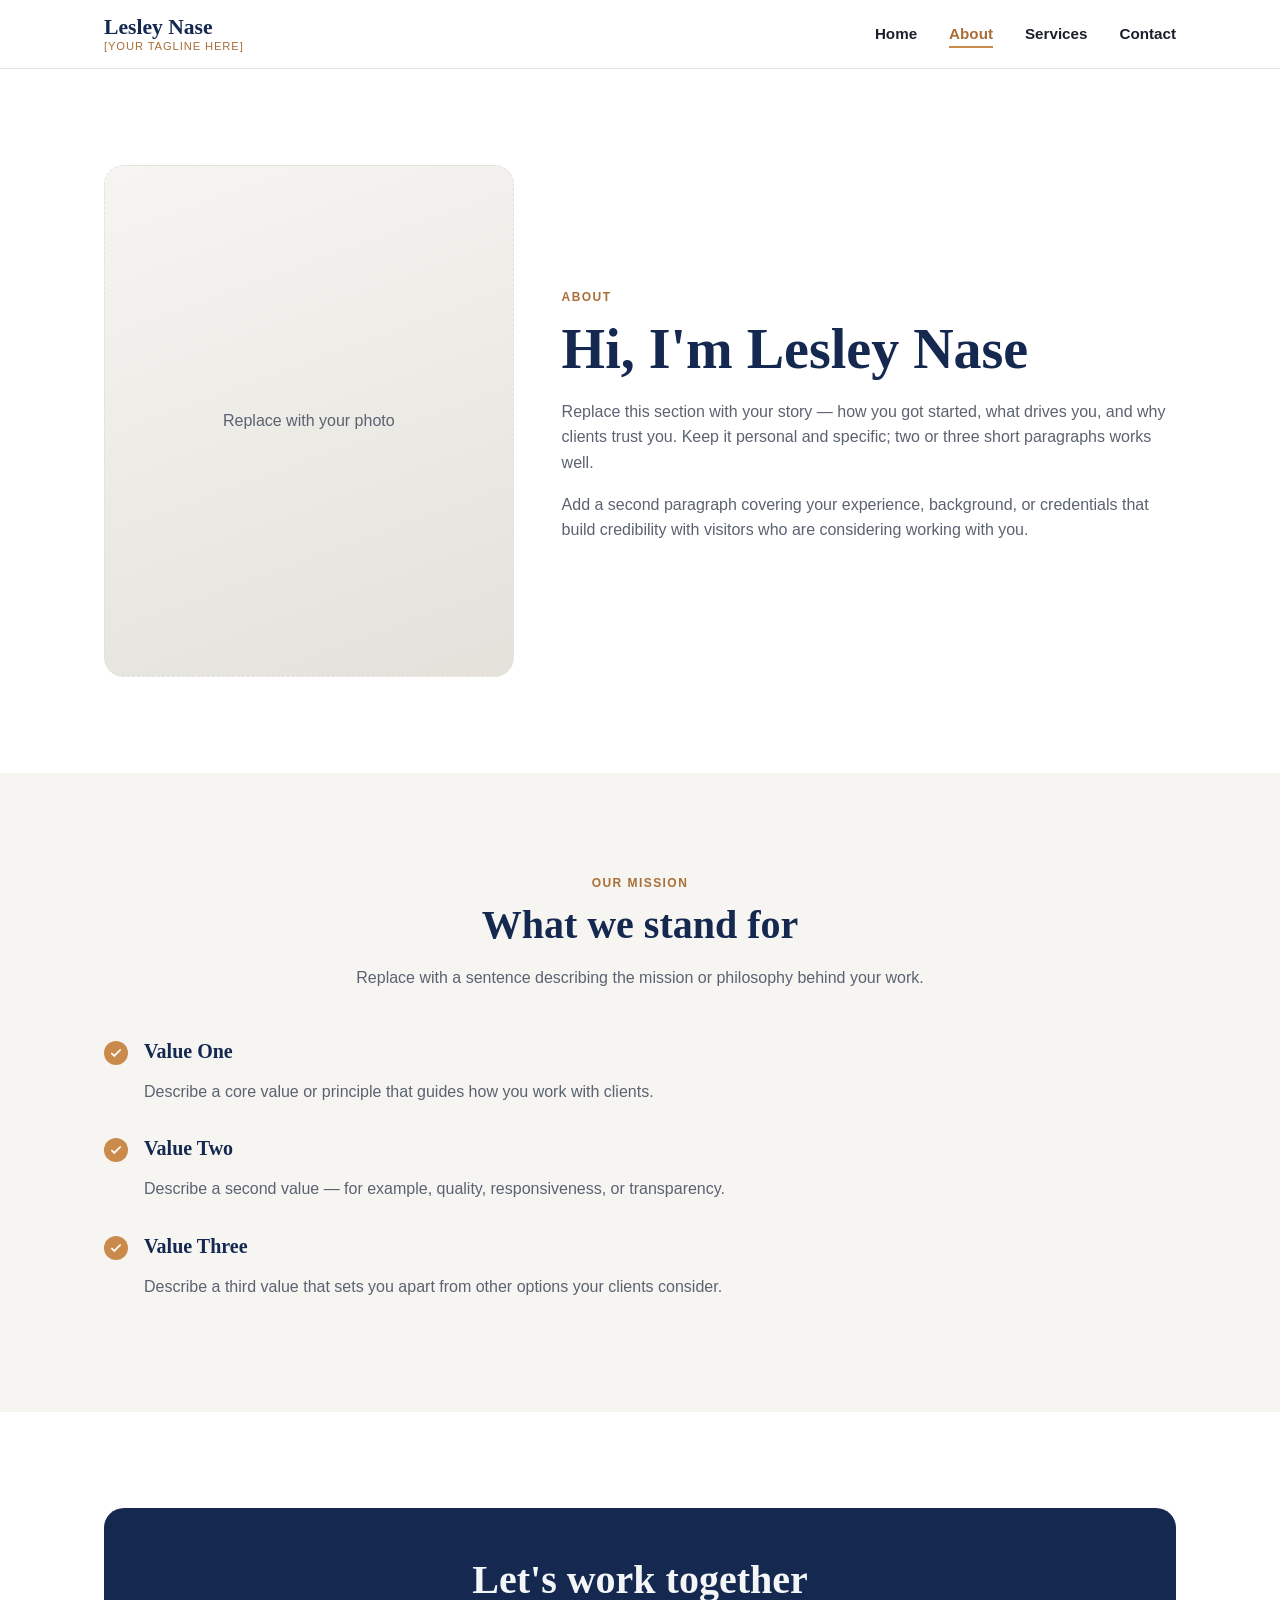
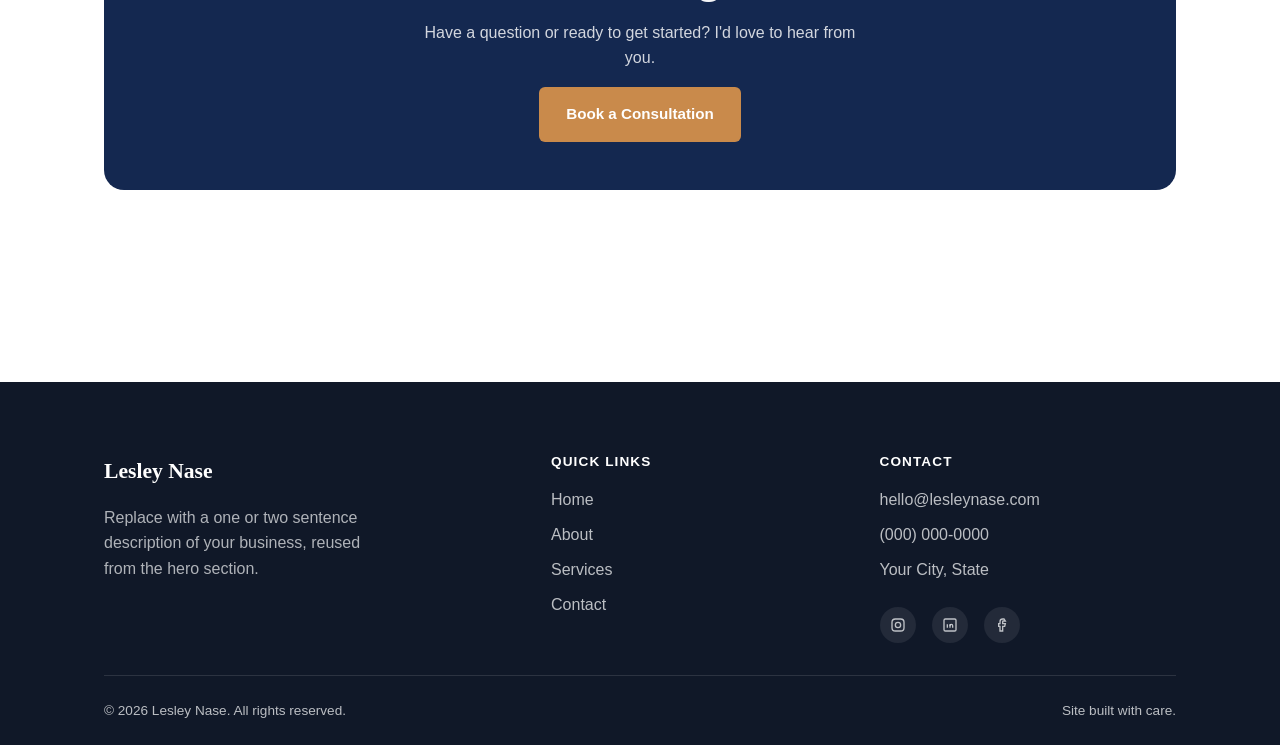
==== about.html @ e2411464 "Initial static site: home, about, services, contact pages Plain HTML/CSS/JS business site with a PHP" ====
<!doctype html>
<html lang="en">
<head>
  <meta charset="UTF-8" />
  <meta name="viewport" content="width=device-width, initial-scale=1.0" />
  <title>About | Lesley Nase</title>
  <meta name="description" content="Learn more about Lesley Nase — [replace with your story]." />
  <link rel="stylesheet" href="css/styles.css" />
</head>
<body>

  <header class="site-header">
    <nav class="nav">
      <a href="index.html" class="brand">
        <span class="brand-name">Lesley Nase</span>
        <span class="brand-tagline">[Your Tagline Here]</span>
      </a>
      <ul class="nav-links">
        <li><a href="index.html">Home</a></li>
        <li><a href="about.html">About</a></li>
        <li><a href="services.html">Services</a></li>
        <li><a href="contact.html">Contact</a></li>
      </ul>
      <a href="contact.html" class="btn btn-primary nav-cta">Book a Consultation</a>
      <button class="nav-toggle" aria-label="Toggle menu" aria-expanded="false">
        <span></span><span></span><span></span>
      </button>
    </nav>
  </header>

  <main>
    <section class="section">
      <div class="container about-hero">
        <div class="photo-placeholder">Replace with your photo</div>
        <div>
          <span class="eyebrow">About</span>
          <h1>Hi, I'm Lesley Nase</h1>
          <p>
            Replace this section with your story — how you got started, what drives you, and why
            clients trust you. Keep it personal and specific; two or three short paragraphs works well.
          </p>
          <p>
            Add a second paragraph covering your experience, background, or credentials that build
            credibility with visitors who are considering working with you.
          </p>
        </div>
      </div>
    </section>

    <section class="section section--alt">
      <div class="container">
        <div class="section-head">
          <span class="eyebrow">Our Mission</span>
          <h2>What we stand for</h2>
          <p>Replace with a sentence describing the mission or philosophy behind your work.</p>
        </div>
        <div class="value-list">
          <div class="value-item">
            <span class="check">
              <svg width="14" height="14" viewBox="0 0 24 24" fill="none" stroke="currentColor" stroke-width="3"><path d="M4 12l5 5L20 6"></path></svg>
            </span>
            <div>
              <h3>Value One</h3>
              <p>Describe a core value or principle that guides how you work with clients.</p>
            </div>
          </div>
          <div class="value-item">
            <span class="check">
              <svg width="14" height="14" viewBox="0 0 24 24" fill="none" stroke="currentColor" stroke-width="3"><path d="M4 12l5 5L20 6"></path></svg>
            </span>
            <div>
              <h3>Value Two</h3>
              <p>Describe a second value — for example, quality, responsiveness, or transparency.</p>
            </div>
          </div>
          <div class="value-item">
            <span class="check">
              <svg width="14" height="14" viewBox="0 0 24 24" fill="none" stroke="currentColor" stroke-width="3"><path d="M4 12l5 5L20 6"></path></svg>
            </span>
            <div>
              <h3>Value Three</h3>
              <p>Describe a third value that sets you apart from other options your clients consider.</p>
            </div>
          </div>
        </div>
      </div>
    </section>

    <section class="section">
      <div class="container">
        <div class="cta-banner">
          <h2>Let's work together</h2>
          <p>Have a question or ready to get started? I'd love to hear from you.</p>
          <a href="contact.html" class="btn btn-primary">Book a Consultation</a>
        </div>
      </div>
    </section>
  </main>

  <footer class="site-footer">
    <div class="container">
      <div class="footer-grid">
        <div class="footer-brand">
          <span class="brand-name">Lesley Nase</span>
          <p>Replace with a one or two sentence description of your business, reused from the hero section.</p>
        </div>
        <div>
          <h4>Quick Links</h4>
          <ul class="footer-links">
            <li><a href="index.html">Home</a></li>
            <li><a href="about.html">About</a></li>
            <li><a href="services.html">Services</a></li>
            <li><a href="contact.html">Contact</a></li>
          </ul>
        </div>
        <div>
          <h4>Contact</h4>
          <ul class="footer-links">
            <li><a href="mailto:hello@lesleynase.com">hello@lesleynase.com</a></li>
            <li><a href="tel:+10000000000">(000) 000-0000</a></li>
            <li>Your City, State</li>
          </ul>
          <div class="footer-social">
            <a href="#" aria-label="Instagram" title="Instagram">
              <svg width="16" height="16" viewBox="0 0 24 24" fill="none" stroke="currentColor" stroke-width="2"><rect x="3" y="3" width="18" height="18" rx="5"></rect><circle cx="12" cy="12" r="4"></circle></svg>
            </a>
            <a href="#" aria-label="LinkedIn" title="LinkedIn">
              <svg width="16" height="16" viewBox="0 0 24 24" fill="none" stroke="currentColor" stroke-width="2"><rect x="3" y="3" width="18" height="18" rx="2"></rect><line x1="8" y1="11" x2="8" y2="16"></line><line x1="8" y1="8" x2="8" y2="8"></line><line x1="12" y1="11" x2="12" y2="16"></line><path d="M12 13c0-1.5 1-2 2-2s2 .5 2 2v3"></path></svg>
            </a>
            <a href="#" aria-label="Facebook" title="Facebook">
              <svg width="16" height="16" viewBox="0 0 24 24" fill="none" stroke="currentColor" stroke-width="2"><path d="M15 3h-2a4 4 0 0 0-4 4v3H7v4h2v7h4v-7h3l1-4h-4V7a1 1 0 0 1 1-1h3z"></path></svg>
            </a>
          </div>
        </div>
      </div>
      <div class="footer-bottom">
        <span>&copy; <span id="year"></span> Lesley Nase. All rights reserved.</span>
        <span>Site built with care.</span>
      </div>
    </div>
  </footer>

  <script src="js/main.js"></script>
</body>
</html>
---- css/styles.css ----
/* ============================================
   Lesley Nase — Base styles & design tokens
   ============================================ */

:root {
  --color-bg: #ffffff;
  --color-surface: #f6f5f2;
  --color-surface-alt: #101828;
  --color-text: #1a1f2b;
  --color-text-muted: #5b6270;
  --color-text-inverse: #f4f5f7;
  --color-primary: #142850;
  --color-primary-dark: #0b1a33;
  --color-accent: #c98a4b;
  --color-accent-dark: #a86f38;
  --color-border: #e3e1da;
  --color-success-bg: #eaf6ee;
  --color-success-text: #1e6b3a;
  --color-error-bg: #fbeaea;
  --color-error-text: #a12626;

  --font-sans: -apple-system, BlinkMacSystemFont, "Segoe UI", Roboto, Helvetica, Arial, sans-serif;
  --font-serif: Georgia, "Times New Roman", "Iowan Old Style", serif;

  --space-1: 0.5rem;
  --space-2: 1rem;
  --space-3: 1.5rem;
  --space-4: 2rem;
  --space-5: 3rem;
  --space-6: 4.5rem;
  --space-7: 6rem;

  --radius-sm: 6px;
  --radius-md: 12px;
  --radius-lg: 20px;

  --shadow-sm: 0 1px 2px rgba(16, 24, 40, 0.06);
  --shadow-md: 0 8px 24px rgba(16, 24, 40, 0.08);
  --shadow-lg: 0 20px 48px rgba(16, 24, 40, 0.14);

  --max-width: 1120px;
}

* {
  box-sizing: border-box;
}

html {
  scroll-behavior: smooth;
}

body {
  margin: 0;
  font-family: var(--font-sans);
  color: var(--color-text);
  background: var(--color-bg);
  line-height: 1.6;
  -webkit-font-smoothing: antialiased;
}

img {
  max-width: 100%;
  display: block;
}

a {
  color: inherit;
  text-decoration: none;
}

ul {
  list-style: none;
  margin: 0;
  padding: 0;
}

h1, h2, h3, h4 {
  font-family: var(--font-serif);
  font-weight: 600;
  line-height: 1.2;
  margin: 0 0 var(--space-2);
  color: var(--color-primary);
}

h1 { font-size: clamp(2.25rem, 4vw + 1rem, 3.5rem); }
h2 { font-size: clamp(1.75rem, 2vw + 1rem, 2.5rem); }
h3 { font-size: 1.25rem; }

p {
  margin: 0 0 var(--space-2);
  color: var(--color-text-muted);
}

.container {
  max-width: var(--max-width);
  margin: 0 auto;
  padding: 0 var(--space-3);
}

.eyebrow {
  display: inline-block;
  text-transform: uppercase;
  letter-spacing: 0.12em;
  font-size: 0.75rem;
  font-weight: 700;
  color: var(--color-accent-dark);
  margin-bottom: var(--space-1);
}

.section {
  padding: var(--space-7) 0;
}

.section--alt {
  background: var(--color-surface);
}

.section-head {
  max-width: 640px;
  margin: 0 auto var(--space-5);
  text-align: center;
}

.section-head p {
  margin: 0;
}

/* Buttons */
.btn {
  display: inline-flex;
  align-items: center;
  justify-content: center;
  gap: 0.5rem;
  padding: 0.85rem 1.6rem;
  border-radius: var(--radius-sm);
  font-weight: 600;
  font-size: 0.95rem;
  border: 2px solid transparent;
  cursor: pointer;
  transition: transform 0.15s ease, box-shadow 0.15s ease, background 0.15s ease, color 0.15s ease;
}

.btn-primary {
  background: var(--color-accent);
  color: #fff;
}

.btn-primary:hover {
  background: var(--color-accent-dark);
  transform: translateY(-1px);
  box-shadow: var(--shadow-md);
}

.btn-secondary {
  background: transparent;
  color: var(--color-primary);
  border-color: var(--color-primary);
}

.btn-secondary:hover {
  background: var(--color-primary);
  color: #fff;
}

.btn-block {
  width: 100%;
}

/* ============================================
   Header / Nav
   ============================================ */

.site-header {
  position: sticky;
  top: 0;
  z-index: 50;
  background: rgba(255, 255, 255, 0.92);
  backdrop-filter: saturate(180%) blur(10px);
  border-bottom: 1px solid var(--color-border);
}

.nav {
  display: flex;
  align-items: center;
  justify-content: space-between;
  padding: var(--space-2) var(--space-3);
  max-width: var(--max-width);
  margin: 0 auto;
}

.brand {
  display: flex;
  flex-direction: column;
  line-height: 1.1;
}

.brand-name {
  font-family: var(--font-serif);
  font-size: 1.35rem;
  font-weight: 700;
  color: var(--color-primary);
}

.brand-tagline {
  font-size: 0.7rem;
  letter-spacing: 0.08em;
  text-transform: uppercase;
  color: var(--color-accent-dark);
}

.nav-links {
  display: flex;
  align-items: center;
  gap: var(--space-4);
}

.nav-links a {
  font-weight: 600;
  font-size: 0.95rem;
  color: var(--color-text);
  padding: 0.25rem 0;
  border-bottom: 2px solid transparent;
  transition: color 0.15s ease, border-color 0.15s ease;
}

.nav-links a:hover,
.nav-links a[aria-current="page"] {
  color: var(--color-accent-dark);
  border-color: var(--color-accent);
}

.nav-cta {
  display: none;
}

.nav-toggle {
  display: none;
  flex-direction: column;
  gap: 5px;
  background: none;
  border: none;
  padding: 8px;
  cursor: pointer;
}

.nav-toggle span {
  width: 24px;
  height: 2px;
  background: var(--color-primary);
  border-radius: 2px;
  transition: transform 0.2s ease, opacity 0.2s ease;
}

/* ============================================
   Hero
   ============================================ */

.hero {
  position: relative;
  overflow: hidden;
  padding: var(--space-7) 0;
  background: linear-gradient(180deg, var(--color-surface) 0%, #ffffff 100%);
}

.hero .container {
  display: grid;
  grid-template-columns: 1.1fr 0.9fr;
  gap: var(--space-5);
  align-items: center;
}

.hero-copy p {
  font-size: 1.1rem;
  max-width: 46ch;
}

.hero-actions {
  display: flex;
  gap: var(--space-2);
  margin-top: var(--space-4);
  flex-wrap: wrap;
}

.hero-art {
  position: relative;
  aspect-ratio: 1 / 1;
  border-radius: var(--radius-lg);
  background: linear-gradient(135deg, var(--color-primary) 0%, var(--color-primary-dark) 60%, var(--color-accent) 140%);
  box-shadow: var(--shadow-lg);
  display: flex;
  align-items: center;
  justify-content: center;
}

.hero-art-mark {
  font-family: var(--font-serif);
  color: rgba(255, 255, 255, 0.92);
  font-size: 5rem;
  font-weight: 700;
}

/* ============================================
   Cards (services, values, testimonials)
   ============================================ */

.grid {
  display: grid;
  gap: var(--space-3);
}

.grid-3 {
  grid-template-columns: repeat(3, 1fr);
}

.grid-2 {
  grid-template-columns: repeat(2, 1fr);
}

.card {
  background: #fff;
  border: 1px solid var(--color-border);
  border-radius: var(--radius-md);
  padding: var(--space-4);
  box-shadow: var(--shadow-sm);
  transition: transform 0.15s ease, box-shadow 0.15s ease;
}

.card:hover {
  transform: translateY(-3px);
  box-shadow: var(--shadow-md);
}

.card-icon {
  width: 44px;
  height: 44px;
  border-radius: var(--radius-sm);
  background: var(--color-surface);
  display: flex;
  align-items: center;
  justify-content: center;
  color: var(--color-accent-dark);
  margin-bottom: var(--space-2);
}

.card h3 {
  margin-bottom: 0.4rem;
}

.card p {
  margin-bottom: 0;
  font-size: 0.95rem;
}

.card-price {
  margin-top: var(--space-2);
  font-family: var(--font-serif);
  font-size: 1.1rem;
  color: var(--color-primary);
  font-weight: 700;
}

/* CTA banner */
.cta-banner {
  background: var(--color-primary);
  border-radius: var(--radius-lg);
  padding: var(--space-5);
  text-align: center;
  color: var(--color-text-inverse);
}

.cta-banner h2,
.cta-banner p {
  color: var(--color-text-inverse);
}

.cta-banner p {
  opacity: 0.85;
  margin-left: auto;
  margin-right: auto;
  max-width: 50ch;
}

/* Testimonial */
.testimonial {
  max-width: 720px;
  margin: 0 auto;
  text-align: center;
}

.testimonial blockquote {
  font-family: var(--font-serif);
  font-size: 1.4rem;
  color: var(--color-primary);
  margin: 0 0 var(--space-2);
  font-style: italic;
}

.testimonial cite {
  font-style: normal;
  font-weight: 600;
  color: var(--color-text-muted);
  font-size: 0.9rem;
}

/* ============================================
   About page
   ============================================ */

.about-hero {
  display: grid;
  grid-template-columns: 0.8fr 1.2fr;
  gap: var(--space-5);
  align-items: center;
}

.photo-placeholder {
  aspect-ratio: 4 / 5;
  border-radius: var(--radius-lg);
  background: linear-gradient(160deg, var(--color-surface) 0%, var(--color-border) 100%);
  display: flex;
  align-items: center;
  justify-content: center;
  color: var(--color-text-muted);
  border: 1px dashed var(--color-border);
}

.value-list {
  display: grid;
  gap: var(--space-2);
  margin-top: var(--space-3);
}

.value-item {
  display: flex;
  gap: var(--space-2);
  align-items: flex-start;
}

.value-item .check {
  flex-shrink: 0;
  width: 24px;
  height: 24px;
  border-radius: 50%;
  background: var(--color-accent);
  color: #fff;
  display: flex;
  align-items: center;
  justify-content: center;
  margin-top: 2px;
}

/* ============================================
   Contact page
   ============================================ */

.contact-layout {
  display: grid;
  grid-template-columns: 1fr 1.3fr;
  gap: var(--space-5);
  align-items: start;
}

.contact-info-card {
  background: var(--color-primary);
  color: var(--color-text-inverse);
  border-radius: var(--radius-lg);
  padding: var(--space-4);
}

.contact-info-card h3 {
  color: var(--color-text-inverse);
}

.contact-info-list {
  margin-top: var(--space-3);
  display: grid;
  gap: var(--space-3);
}

.contact-info-item {
  display: flex;
  gap: var(--space-2);
  align-items: flex-start;
  font-size: 0.95rem;
}

.contact-info-item .icon {
  flex-shrink: 0;
  width: 22px;
  height: 22px;
  color: var(--color-accent);
}

.contact-info-item span {
  opacity: 0.9;
}

.form-card {
  background: #fff;
  border: 1px solid var(--color-border);
  border-radius: var(--radius-lg);
  padding: var(--space-4);
  box-shadow: var(--shadow-sm);
}

.form-row {
  display: grid;
  gap: var(--space-3);
  margin-bottom: var(--space-3);
}

.form-row--2 {
  grid-template-columns: 1fr 1fr;
}

.field label {
  display: block;
  font-weight: 600;
  font-size: 0.9rem;
  margin-bottom: 0.4rem;
  color: var(--color-text);
}

.field input,
.field select,
.field textarea {
  width: 100%;
  padding: 0.75rem 0.9rem;
  border: 1px solid var(--color-border);
  border-radius: var(--radius-sm);
  font-family: var(--font-sans);
  font-size: 0.95rem;
  color: var(--color-text);
  background: #fff;
  transition: border-color 0.15s ease, box-shadow 0.15s ease;
}

.field input:focus,
.field select:focus,
.field textarea:focus {
  outline: none;
  border-color: var(--color-accent);
  box-shadow: 0 0 0 3px rgba(201, 138, 75, 0.18);
}

.field textarea {
  resize: vertical;
  min-height: 130px;
}

.field-error {
  display: none;
  color: var(--color-error-text);
  font-size: 0.8rem;
  margin-top: 0.3rem;
}

.field.has-error input,
.field.has-error select,
.field.has-error textarea {
  border-color: var(--color-error-text);
}

.field.has-error .field-error {
  display: block;
}

/* honeypot field, hidden from real visitors */
.hp-field {
  position: absolute;
  left: -9999px;
  top: -9999px;
  opacity: 0;
  pointer-events: none;
}

.form-notice {
  padding: var(--space-2) var(--space-3);
  border-radius: var(--radius-sm);
  margin-bottom: var(--space-3);
  font-size: 0.95rem;
  display: none;
}

.form-notice.is-visible {
  display: block;
}

.form-notice--success {
  background: var(--color-success-bg);
  color: var(--color-success-text);
}

.form-notice--error {
  background: var(--color-error-bg);
  color: var(--color-error-text);
}

/* ============================================
   Footer
   ============================================ */

.site-footer {
  background: var(--color-surface-alt);
  color: rgba(244, 245, 247, 0.75);
  padding: var(--space-6) 0 var(--space-3);
  margin-top: var(--space-7);
}

.footer-grid {
  display: grid;
  grid-template-columns: 1.4fr 1fr 1fr;
  gap: var(--space-4);
  padding-bottom: var(--space-4);
  border-bottom: 1px solid rgba(244, 245, 247, 0.12);
}

.footer-grid h4 {
  color: #fff;
  font-family: var(--font-sans);
  font-size: 0.85rem;
  text-transform: uppercase;
  letter-spacing: 0.08em;
  margin-bottom: var(--space-2);
}

.footer-brand .brand-name {
  color: #fff;
}

.footer-brand p {
  color: rgba(244, 245, 247, 0.7);
  margin-top: var(--space-2);
  max-width: 32ch;
}

.footer-links li {
  margin-bottom: 0.6rem;
}

.footer-links a:hover {
  color: var(--color-accent);
}

.footer-social {
  display: flex;
  gap: var(--space-2);
  margin-top: var(--space-3);
}

.footer-social a {
  width: 36px;
  height: 36px;
  border-radius: 50%;
  background: rgba(244, 245, 247, 0.08);
  display: flex;
  align-items: center;
  justify-content: center;
  transition: background 0.15s ease;
}

.footer-social a:hover {
  background: var(--color-accent);
}

.footer-bottom {
  padding-top: var(--space-3);
  display: flex;
  justify-content: space-between;
  font-size: 0.85rem;
  flex-wrap: wrap;
  gap: var(--space-1);
}

/* ============================================
   Responsive
   ============================================ */

@media (max-width: 860px) {
  .hero .container,
  .about-hero,
  .contact-layout {
    grid-template-columns: 1fr;
  }

  .hero-art {
    order: -1;
    max-width: 320px;
    margin: 0 auto;
  }

  .grid-3 {
    grid-template-columns: repeat(2, 1fr);
  }

  .footer-grid {
    grid-template-columns: 1fr 1fr;
  }

  .footer-brand {
    grid-column: 1 / -1;
  }
}

@media (max-width: 640px) {
  .nav-links {
    position: absolute;
    top: 100%;
    left: 0;
    right: 0;
    background: #fff;
    flex-direction: column;
    align-items: flex-start;
    gap: var(--space-2);
    padding: var(--space-3);
    border-bottom: 1px solid var(--color-border);
    box-shadow: var(--shadow-md);
    display: none;
  }

  .nav-links.is-open {
    display: flex;
  }

  .nav-toggle {
    display: flex;
  }

  .grid-3,
  .grid-2 {
    grid-template-columns: 1fr;
  }

  .form-row--2 {
    grid-template-columns: 1fr;
  }

  .footer-grid {
    grid-template-columns: 1fr;
  }

  .footer-bottom {
    flex-direction: column;
  }

  .section {
    padding: var(--space-6) 0;
  }
}
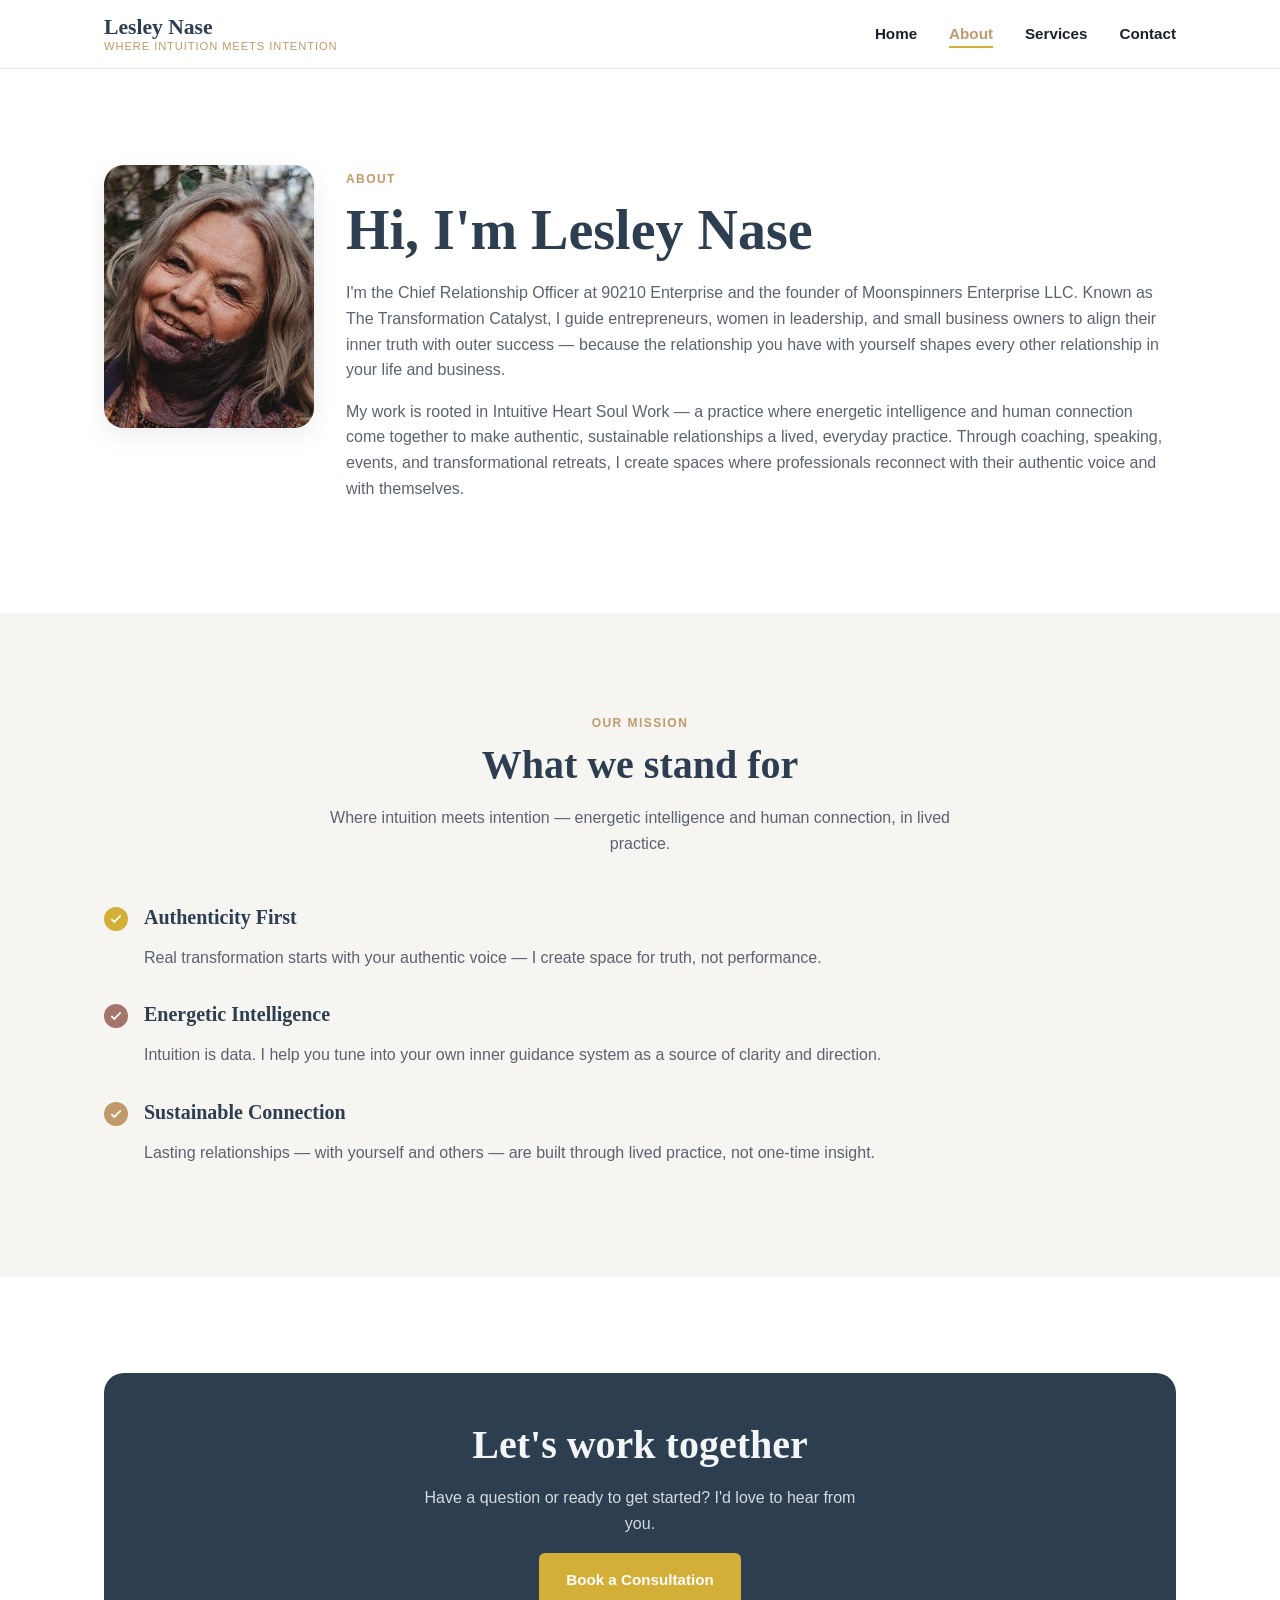
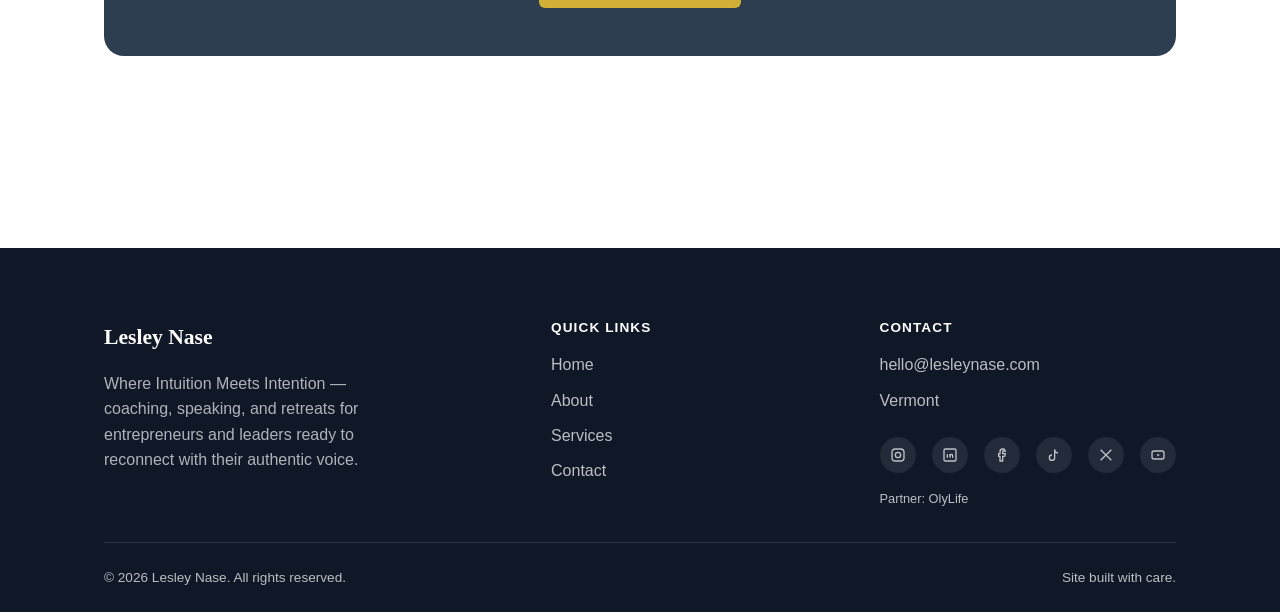
==== commit a9572252: "Replace placeholder content with real business info and brand design Fills in Lesley Nase's actual c" ====
--- a/about.html
+++ b/about.html
@@ -4,7 +4,7 @@
   <meta charset="UTF-8" />
   <meta name="viewport" content="width=device-width, initial-scale=1.0" />
   <title>About | Lesley Nase</title>
-  <meta name="description" content="Learn more about Lesley Nase — [replace with your story]." />
+  <meta name="description" content="Learn more about Lesley Nase — Chief Relationship Officer at 90210 Enterprise, founder of Moonspinners Enterprise LLC, and The Transformation Catalyst behind Intuitive Heart Soul Work." />
   <link rel="stylesheet" href="css/styles.css" />
 </head>
 <body>
@@ -13,7 +13,7 @@
     <nav class="nav">
       <a href="index.html" class="brand">
         <span class="brand-name">Lesley Nase</span>
-        <span class="brand-tagline">[Your Tagline Here]</span>
+        <span class="brand-tagline">Where Intuition Meets Intention</span>
       </a>
       <ul class="nav-links">
         <li><a href="index.html">Home</a></li>
@@ -31,17 +31,22 @@
   <main>
     <section class="section">
       <div class="container about-hero">
-        <div class="photo-placeholder">Replace with your photo</div>
+        <img src="images/Headshot%20straight%20on%20smiling%20-153.jpg" alt="Lesley Nase" class="about-photo" />
         <div>
           <span class="eyebrow">About</span>
           <h1>Hi, I'm Lesley Nase</h1>
           <p>
-            Replace this section with your story — how you got started, what drives you, and why
-            clients trust you. Keep it personal and specific; two or three short paragraphs works well.
+            I'm the Chief Relationship Officer at 90210 Enterprise and the founder of Moonspinners
+            Enterprise LLC. Known as The Transformation Catalyst, I guide entrepreneurs, women in
+            leadership, and small business owners to align their inner truth with outer success —
+            because the relationship you have with yourself shapes every other relationship in your
+            life and business.
           </p>
           <p>
-            Add a second paragraph covering your experience, background, or credentials that build
-            credibility with visitors who are considering working with you.
+            My work is rooted in Intuitive Heart Soul Work — a practice where energetic intelligence
+            and human connection come together to make authentic, sustainable relationships a lived,
+            everyday practice. Through coaching, speaking, events, and transformational retreats, I
+            create spaces where professionals reconnect with their authentic voice and with themselves.
           </p>
         </div>
       </div>
@@ -52,7 +57,7 @@
         <div class="section-head">
           <span class="eyebrow">Our Mission</span>
           <h2>What we stand for</h2>
-          <p>Replace with a sentence describing the mission or philosophy behind your work.</p>
+          <p>Where intuition meets intention — energetic intelligence and human connection, in lived practice.</p>
         </div>
         <div class="value-list">
           <div class="value-item">
@@ -60,26 +65,26 @@
               <svg width="14" height="14" viewBox="0 0 24 24" fill="none" stroke="currentColor" stroke-width="3"><path d="M4 12l5 5L20 6"></path></svg>
             </span>
             <div>
-              <h3>Value One</h3>
-              <p>Describe a core value or principle that guides how you work with clients.</p>
+              <h3>Authenticity First</h3>
+              <p>Real transformation starts with your authentic voice — I create space for truth, not performance.</p>
             </div>
           </div>
           <div class="value-item">
-            <span class="check">
+            <span class="check check--rose">
               <svg width="14" height="14" viewBox="0 0 24 24" fill="none" stroke="currentColor" stroke-width="3"><path d="M4 12l5 5L20 6"></path></svg>
             </span>
             <div>
-              <h3>Value Two</h3>
-              <p>Describe a second value — for example, quality, responsiveness, or transparency.</p>
+              <h3>Energetic Intelligence</h3>
+              <p>Intuition is data. I help you tune into your own inner guidance system as a source of clarity and direction.</p>
             </div>
           </div>
           <div class="value-item">
-            <span class="check">
+            <span class="check check--ochre">
               <svg width="14" height="14" viewBox="0 0 24 24" fill="none" stroke="currentColor" stroke-width="3"><path d="M4 12l5 5L20 6"></path></svg>
             </span>
             <div>
-              <h3>Value Three</h3>
-              <p>Describe a third value that sets you apart from other options your clients consider.</p>
+              <h3>Sustainable Connection</h3>
+              <p>Lasting relationships — with yourself and others — are built through lived practice, not one-time insight.</p>
             </div>
           </div>
         </div>
@@ -102,7 +107,7 @@
       <div class="footer-grid">
         <div class="footer-brand">
           <span class="brand-name">Lesley Nase</span>
-          <p>Replace with a one or two sentence description of your business, reused from the hero section.</p>
+          <p>Where Intuition Meets Intention — coaching, speaking, and retreats for entrepreneurs and leaders ready to reconnect with their authentic voice.</p>
         </div>
         <div>
           <h4>Quick Links</h4>
@@ -117,19 +122,30 @@
           <h4>Contact</h4>
           <ul class="footer-links">
             <li><a href="mailto:hello@lesleynase.com">hello@lesleynase.com</a></li>
-            <li><a href="tel:+10000000000">(000) 000-0000</a></li>
-            <li>Your City, State</li>
+            <li>Vermont</li>
           </ul>
           <div class="footer-social">
-            <a href="#" aria-label="Instagram" title="Instagram">
+            <a href="https://www.instagram.com/lesleynase/?hl=en" target="_blank" rel="noopener noreferrer" aria-label="Instagram" title="Instagram">
               <svg width="16" height="16" viewBox="0 0 24 24" fill="none" stroke="currentColor" stroke-width="2"><rect x="3" y="3" width="18" height="18" rx="5"></rect><circle cx="12" cy="12" r="4"></circle></svg>
             </a>
-            <a href="#" aria-label="LinkedIn" title="LinkedIn">
+            <a href="https://www.linkedin.com/in/lesley-nase-819b4454/" target="_blank" rel="noopener noreferrer" aria-label="LinkedIn" title="LinkedIn">
               <svg width="16" height="16" viewBox="0 0 24 24" fill="none" stroke="currentColor" stroke-width="2"><rect x="3" y="3" width="18" height="18" rx="2"></rect><line x1="8" y1="11" x2="8" y2="16"></line><line x1="8" y1="8" x2="8" y2="8"></line><line x1="12" y1="11" x2="12" y2="16"></line><path d="M12 13c0-1.5 1-2 2-2s2 .5 2 2v3"></path></svg>
             </a>
-            <a href="#" aria-label="Facebook" title="Facebook">
+            <a href="https://www.facebook.com/profile.php?id=61586528742696" target="_blank" rel="noopener noreferrer" aria-label="Facebook" title="Facebook">
               <svg width="16" height="16" viewBox="0 0 24 24" fill="none" stroke="currentColor" stroke-width="2"><path d="M15 3h-2a4 4 0 0 0-4 4v3H7v4h2v7h4v-7h3l1-4h-4V7a1 1 0 0 1 1-1h3z"></path></svg>
             </a>
+            <a href="https://www.tiktok.com/@moonspinner4" target="_blank" rel="noopener noreferrer" aria-label="TikTok" title="TikTok">
+              <svg width="16" height="16" viewBox="0 0 24 24" fill="none" stroke="currentColor" stroke-width="2"><path d="M9 12a4 4 0 1 0 4 4V3.5a5.5 5.5 0 0 0 5 5.5"></path></svg>
+            </a>
+            <a href="https://x.com/home?lang=en" target="_blank" rel="noopener noreferrer" aria-label="X (Twitter)" title="X (Twitter)">
+              <svg width="16" height="16" viewBox="0 0 24 24" fill="none" stroke="currentColor" stroke-width="2"><path d="M4 4l16 16M20 4L4 20"></path></svg>
+            </a>
+            <a href="https://www.youtube.com/@lesleynase1653" target="_blank" rel="noopener noreferrer" aria-label="YouTube" title="YouTube">
+              <svg width="16" height="16" viewBox="0 0 24 24" fill="none" stroke="currentColor" stroke-width="2"><rect x="3" y="6" width="18" height="12" rx="3"></rect><path d="M11 10l4 2-4 2z" fill="currentColor" stroke="none"></path></svg>
+            </a>
+          </div>
+          <div class="footer-partner">
+            <a href="https://lnase.thefrequencyawakening.com" target="_blank" rel="noopener noreferrer">Partner: OlyLife</a>
           </div>
         </div>
       </div>
--- a/css/styles.css
+++ b/css/styles.css
@@ -9,10 +9,12 @@
   --color-text: #1a1f2b;
   --color-text-muted: #5b6270;
   --color-text-inverse: #f4f5f7;
-  --color-primary: #142850;
-  --color-primary-dark: #0b1a33;
-  --color-accent: #c98a4b;
-  --color-accent-dark: #a86f38;
+  --color-primary: #2c3e50; /* Midnight Blue */
+  --color-primary-dark: #1b2733;
+  --color-primary-dark-rgb: 27, 39, 51;
+  --color-accent: #d4af37; /* Deep Gold */
+  --color-accent-dark: #c19a6b; /* Earth Ochre */
+  --color-rose: #a3756b; /* Rose Clay */
   --color-border: #e3e1da;
   --color-success-bg: #eaf6ee;
   --color-success-text: #1e6b3a;
@@ -258,45 +260,54 @@
 .hero {
   position: relative;
   overflow: hidden;
-  padding: var(--space-7) 0;
-  background: linear-gradient(180deg, var(--color-surface) 0%, #ffffff 100%);
+  min-height: 620px;
+  display: flex;
+  align-items: center;
+  background-color: var(--color-primary-dark);
+  background-image: url("../images/hero-banner.png");
+  background-size: cover;
+  background-position: center;
+  background-repeat: no-repeat;
+}
+
+.hero::before {
+  content: "";
+  position: absolute;
+  inset: 0;
+  background: linear-gradient(
+    100deg,
+    rgba(var(--color-primary-dark-rgb), 0.88) 0%,
+    rgba(var(--color-primary-dark-rgb), 0.6) 40%,
+    rgba(var(--color-primary-dark-rgb), 0.2) 75%
+  );
 }
 
 .hero .container {
-  display: grid;
-  grid-template-columns: 1.1fr 0.9fr;
-  gap: var(--space-5);
-  align-items: center;
-}
-
-.hero-copy p {
-  font-size: 1.1rem;
-  max-width: 46ch;
-}
-
-.hero-actions {
-  display: flex;
-  gap: var(--space-2);
-  margin-top: var(--space-4);
-  flex-wrap: wrap;
-}
-
-.hero-art {
   position: relative;
-  aspect-ratio: 1 / 1;
-  border-radius: var(--radius-lg);
-  background: linear-gradient(135deg, var(--color-primary) 0%, var(--color-primary-dark) 60%, var(--color-accent) 140%);
-  box-shadow: var(--shadow-lg);
-  display: flex;
-  align-items: center;
-  justify-content: center;
-}
-
-.hero-art-mark {
-  font-family: var(--font-serif);
-  color: rgba(255, 255, 255, 0.92);
-  font-size: 5rem;
-  font-weight: 700;
+  z-index: 1;
+  width: 100%;
+}
+
+.hero-copy {
+  max-width: 440px;
+  margin-left: clamp(1rem, 7vw, 7rem);
+}
+
+.hero-copy h1 {
+  font-family: "Playfair Display", var(--font-serif);
+  font-size: clamp(2.25rem, 2.8vw + 1rem, 3.5rem);
+  color: #f3e8d6;
+  margin-bottom: var(--space-2);
+}
+
+.hero-tagline {
+  display: block;
+  font-family: "Playfair Display", var(--font-serif);
+  font-style: italic;
+  font-weight: 500;
+  letter-spacing: 0.01em;
+  font-size: clamp(1.1rem, 1.4vw + 0.5rem, 1.5rem);
+  color: var(--color-text-inverse);
 }
 
 /* ============================================
@@ -398,7 +409,7 @@
 .testimonial cite {
   font-style: normal;
   font-weight: 600;
-  color: var(--color-text-muted);
+  color: var(--color-rose);
   font-size: 0.9rem;
 }
 
@@ -407,21 +418,18 @@
    ============================================ */
 
 .about-hero {
-  display: grid;
-  grid-template-columns: 0.8fr 1.2fr;
-  gap: var(--space-5);
-  align-items: center;
-}
-
-.photo-placeholder {
+  display: flex;
+  gap: var(--space-4);
+  align-items: flex-start;
+}
+
+.about-photo {
+  width: 210px;
+  flex-shrink: 0;
   aspect-ratio: 4 / 5;
+  object-fit: cover;
   border-radius: var(--radius-lg);
-  background: linear-gradient(160deg, var(--color-surface) 0%, var(--color-border) 100%);
-  display: flex;
-  align-items: center;
-  justify-content: center;
-  color: var(--color-text-muted);
-  border: 1px dashed var(--color-border);
+  box-shadow: var(--shadow-md);
 }
 
 .value-list {
@@ -447,6 +455,14 @@
   align-items: center;
   justify-content: center;
   margin-top: 2px;
+}
+
+.value-item .check--rose {
+  background: var(--color-rose);
+}
+
+.value-item .check--ochre {
+  background: var(--color-accent-dark);
 }
 
 /* ============================================
@@ -639,11 +655,12 @@
 }
 
 .footer-links a:hover {
-  color: var(--color-accent);
+  color: var(--color-rose);
 }
 
 .footer-social {
   display: flex;
+  flex-wrap: wrap;
   gap: var(--space-2);
   margin-top: var(--space-3);
 }
@@ -663,6 +680,15 @@
   background: var(--color-accent);
 }
 
+.footer-partner {
+  margin-top: var(--space-2);
+  font-size: 0.8rem;
+}
+
+.footer-partner a:hover {
+  color: var(--color-accent);
+}
+
 .footer-bottom {
   padding-top: var(--space-3);
   display: flex;
@@ -677,16 +703,30 @@
    ============================================ */
 
 @media (max-width: 860px) {
-  .hero .container,
-  .about-hero,
   .contact-layout {
     grid-template-columns: 1fr;
   }
 
-  .hero-art {
-    order: -1;
-    max-width: 320px;
-    margin: 0 auto;
+  .about-hero {
+    flex-direction: column;
+    align-items: center;
+    text-align: center;
+  }
+
+  .hero {
+    min-height: 0;
+    padding: var(--space-6) 0;
+    background-size: contain;
+    background-position: top center;
+  }
+
+  .hero::before {
+    background: linear-gradient(
+      180deg,
+      rgba(var(--color-primary-dark-rgb), 0.2) 0%,
+      rgba(var(--color-primary-dark-rgb), 0.55) 45%,
+      rgba(var(--color-primary-dark-rgb), 0.94) 78%
+    );
   }
 
   .grid-3 {
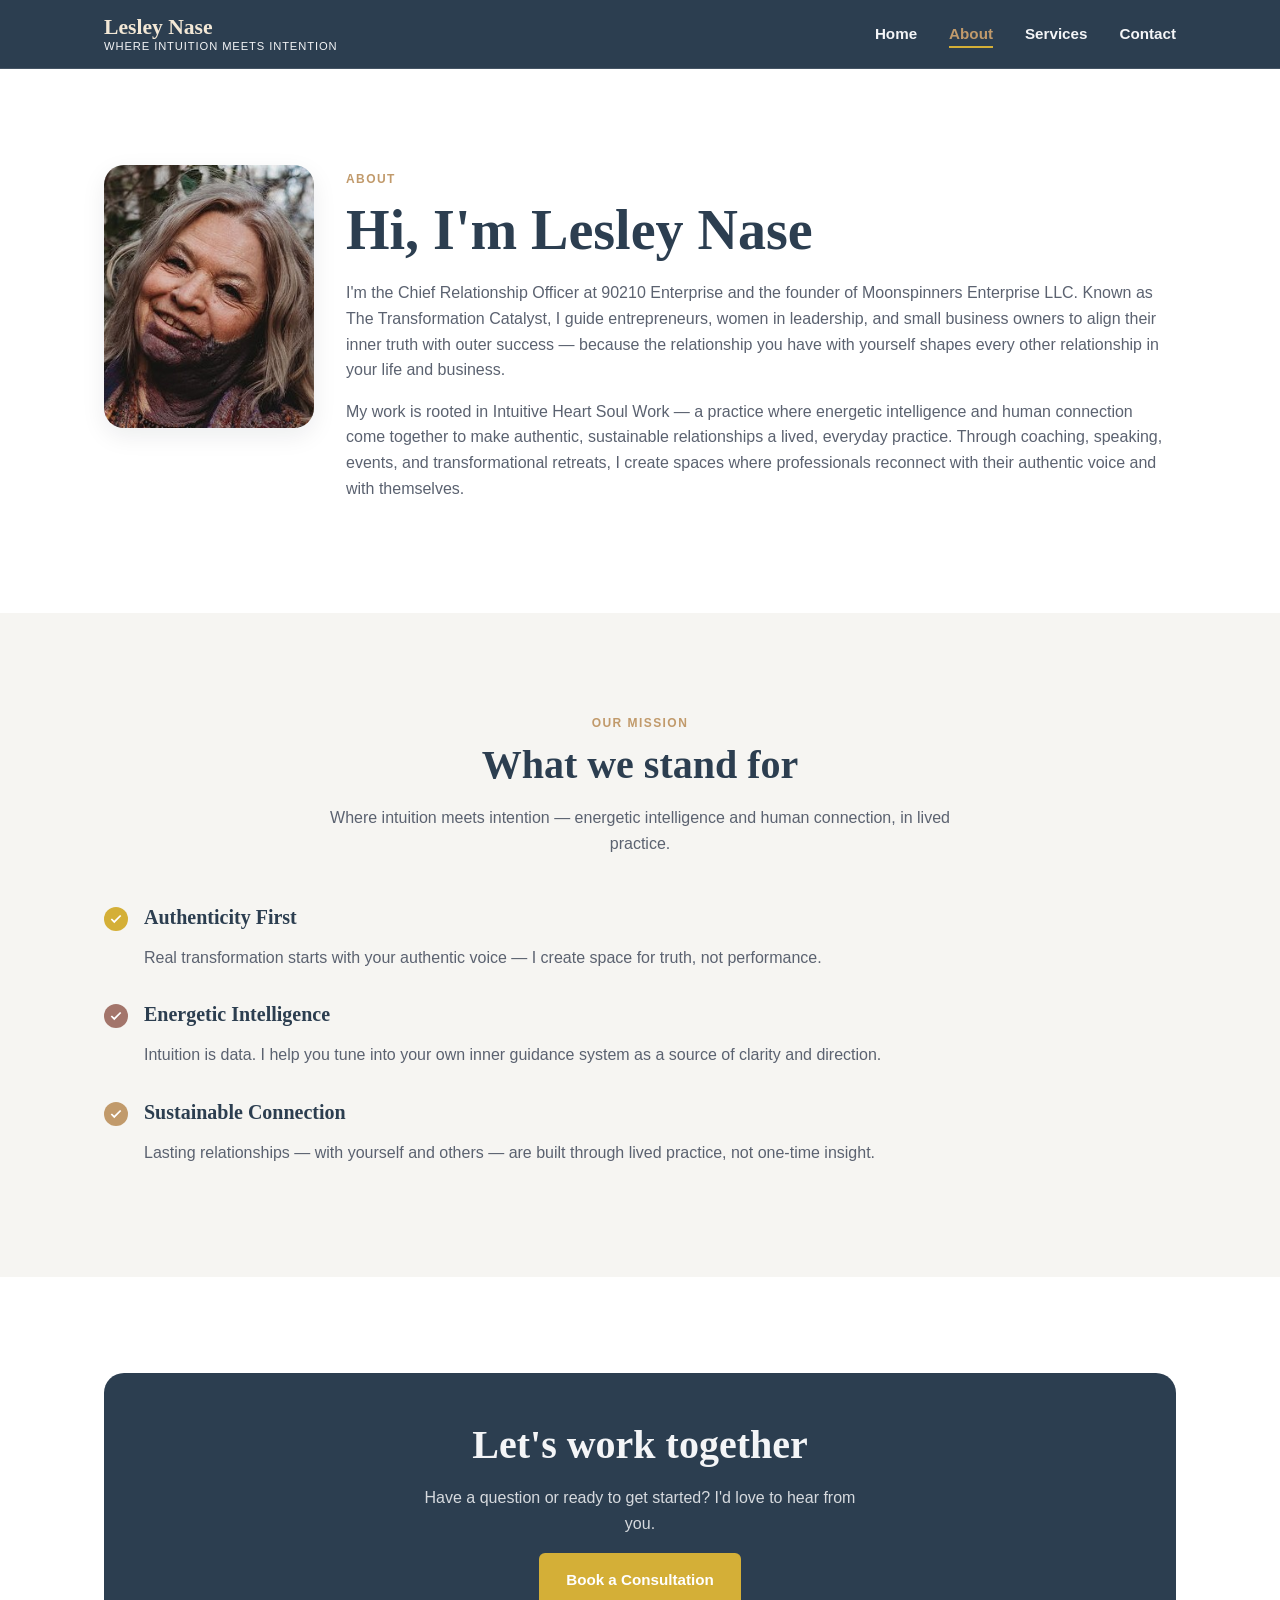
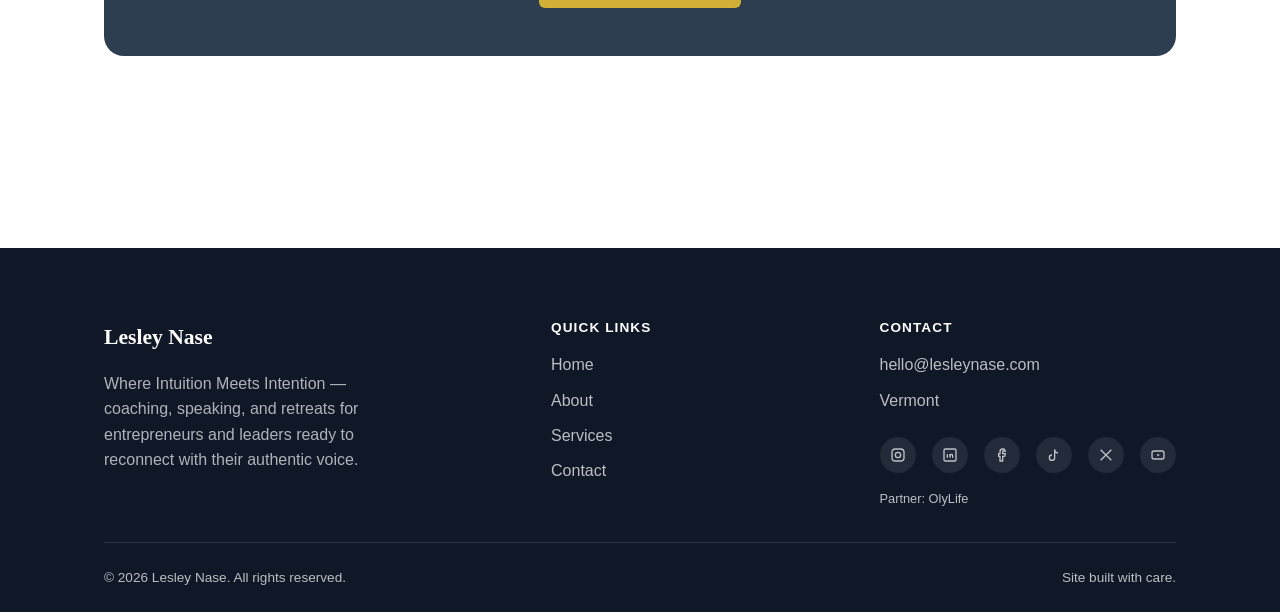
==== commit f0405c60: "Cache-bust stylesheet link; add hover tint to service cards Appends ?v=3 to the styles.css link on a" ====
--- a/about.html
+++ b/about.html
@@ -5,7 +5,7 @@
   <meta name="viewport" content="width=device-width, initial-scale=1.0" />
   <title>About | Lesley Nase</title>
   <meta name="description" content="Learn more about Lesley Nase — Chief Relationship Officer at 90210 Enterprise, founder of Moonspinners Enterprise LLC, and The Transformation Catalyst behind Intuitive Heart Soul Work." />
-  <link rel="stylesheet" href="css/styles.css" />
+  <link rel="stylesheet" href="css/styles.css?v=3" />
 </head>
 <body>
 
--- a/css/styles.css
+++ b/css/styles.css
@@ -176,9 +176,9 @@
   position: sticky;
   top: 0;
   z-index: 50;
-  background: rgba(255, 255, 255, 0.92);
+  background: var(--color-primary);
   backdrop-filter: saturate(180%) blur(10px);
-  border-bottom: 1px solid var(--color-border);
+  border-bottom: 1px solid rgba(244, 245, 247, 0.12);
 }
 
 .nav {
@@ -200,14 +200,14 @@
   font-family: var(--font-serif);
   font-size: 1.35rem;
   font-weight: 700;
-  color: var(--color-primary);
+  color: #f3e8d6;
 }
 
 .brand-tagline {
   font-size: 0.7rem;
   letter-spacing: 0.08em;
   text-transform: uppercase;
-  color: var(--color-accent-dark);
+  color: var(--color-text-inverse);
 }
 
 .nav-links {
@@ -219,7 +219,7 @@
 .nav-links a {
   font-weight: 600;
   font-size: 0.95rem;
-  color: var(--color-text);
+  color: var(--color-text-inverse);
   padding: 0.25rem 0;
   border-bottom: 2px solid transparent;
   transition: color 0.15s ease, border-color 0.15s ease;
@@ -248,7 +248,7 @@
 .nav-toggle span {
   width: 24px;
   height: 2px;
-  background: var(--color-primary);
+  background: var(--color-text-inverse);
   border-radius: 2px;
   transition: transform 0.2s ease, opacity 0.2s ease;
 }
@@ -262,11 +262,11 @@
   overflow: hidden;
   min-height: 620px;
   display: flex;
-  align-items: center;
+  align-items: flex-start;
   background-color: var(--color-primary-dark);
   background-image: url("../images/hero-banner.png");
   background-size: cover;
-  background-position: center;
+  background-position: center 28%;
   background-repeat: no-repeat;
 }
 
@@ -275,10 +275,10 @@
   position: absolute;
   inset: 0;
   background: linear-gradient(
-    100deg,
-    rgba(var(--color-primary-dark-rgb), 0.88) 0%,
-    rgba(var(--color-primary-dark-rgb), 0.6) 40%,
-    rgba(var(--color-primary-dark-rgb), 0.2) 75%
+    to left,
+    rgba(var(--color-primary-dark-rgb), 0.85) 0%,
+    rgba(var(--color-primary-dark-rgb), 0.5) 32%,
+    rgba(var(--color-primary-dark-rgb), 0.1) 62%
   );
 }
 
@@ -286,16 +286,19 @@
   position: relative;
   z-index: 1;
   width: 100%;
+  display: flex;
+  justify-content: flex-end;
+  padding-top: var(--space-6);
 }
 
 .hero-copy {
-  max-width: 440px;
-  margin-left: clamp(1rem, 7vw, 7rem);
+  max-width: 320px;
+  text-align: right;
 }
 
 .hero-copy h1 {
   font-family: "Playfair Display", var(--font-serif);
-  font-size: clamp(2.25rem, 2.8vw + 1rem, 3.5rem);
+  font-size: clamp(1.75rem, 1.8vw + 1rem, 2.5rem);
   color: #f3e8d6;
   margin-bottom: var(--space-2);
 }
@@ -306,7 +309,7 @@
   font-style: italic;
   font-weight: 500;
   letter-spacing: 0.01em;
-  font-size: clamp(1.1rem, 1.4vw + 0.5rem, 1.5rem);
+  font-size: clamp(1rem, 1vw + 0.5rem, 1.25rem);
   color: var(--color-text-inverse);
 }
 
@@ -333,12 +336,15 @@
   border-radius: var(--radius-md);
   padding: var(--space-4);
   box-shadow: var(--shadow-sm);
-  transition: transform 0.15s ease, box-shadow 0.15s ease;
+  transition: transform 0.15s ease, box-shadow 0.15s ease, background-color 0.15s ease,
+    border-color 0.15s ease;
 }
 
 .card:hover {
   transform: translateY(-3px);
   box-shadow: var(--shadow-md);
+  background: #fbf6ea;
+  border-color: var(--color-accent);
 }
 
 .card-icon {
@@ -360,6 +366,11 @@
 .card p {
   margin-bottom: 0;
   font-size: 0.95rem;
+}
+
+.card .link-arrow {
+  margin-top: var(--space-2);
+  font-size: 0.9rem;
 }
 
 .card-price {
@@ -389,6 +400,42 @@
   margin-left: auto;
   margin-right: auto;
   max-width: 50ch;
+}
+
+/* Meet Lesley */
+.meet-lesley {
+  display: flex;
+  gap: var(--space-4);
+  align-items: flex-start;
+}
+
+.meet-lesley-photo {
+  width: 320px;
+  max-width: 320px;
+  flex-shrink: 0;
+  aspect-ratio: 4 / 5;
+  object-fit: cover;
+  object-position: top center;
+  border-radius: var(--radius-lg);
+  box-shadow: var(--shadow-md);
+}
+
+.meet-lesley h2 {
+  margin-bottom: var(--space-2);
+}
+
+.link-arrow {
+  display: inline-flex;
+  align-items: center;
+  font-weight: 600;
+  color: var(--color-text);
+  border-bottom: 2px solid transparent;
+  transition: color 0.15s ease, border-color 0.15s ease;
+}
+
+.link-arrow:hover {
+  color: var(--color-accent-dark);
+  border-color: var(--color-accent);
 }
 
 /* Testimonial */
@@ -707,7 +754,8 @@
     grid-template-columns: 1fr;
   }
 
-  .about-hero {
+  .about-hero,
+  .meet-lesley {
     flex-direction: column;
     align-items: center;
     text-align: center;
@@ -718,6 +766,17 @@
     padding: var(--space-6) 0;
     background-size: contain;
     background-position: top center;
+    align-items: center;
+  }
+
+  .hero .container {
+    justify-content: flex-start;
+    padding-top: 0;
+  }
+
+  .hero-copy {
+    max-width: 100%;
+    text-align: left;
   }
 
   .hero::before {
@@ -748,12 +807,12 @@
     top: 100%;
     left: 0;
     right: 0;
-    background: #fff;
+    background: var(--color-primary);
     flex-direction: column;
     align-items: flex-start;
     gap: var(--space-2);
     padding: var(--space-3);
-    border-bottom: 1px solid var(--color-border);
+    border-bottom: 1px solid rgba(244, 245, 247, 0.12);
     box-shadow: var(--shadow-md);
     display: none;
   }
